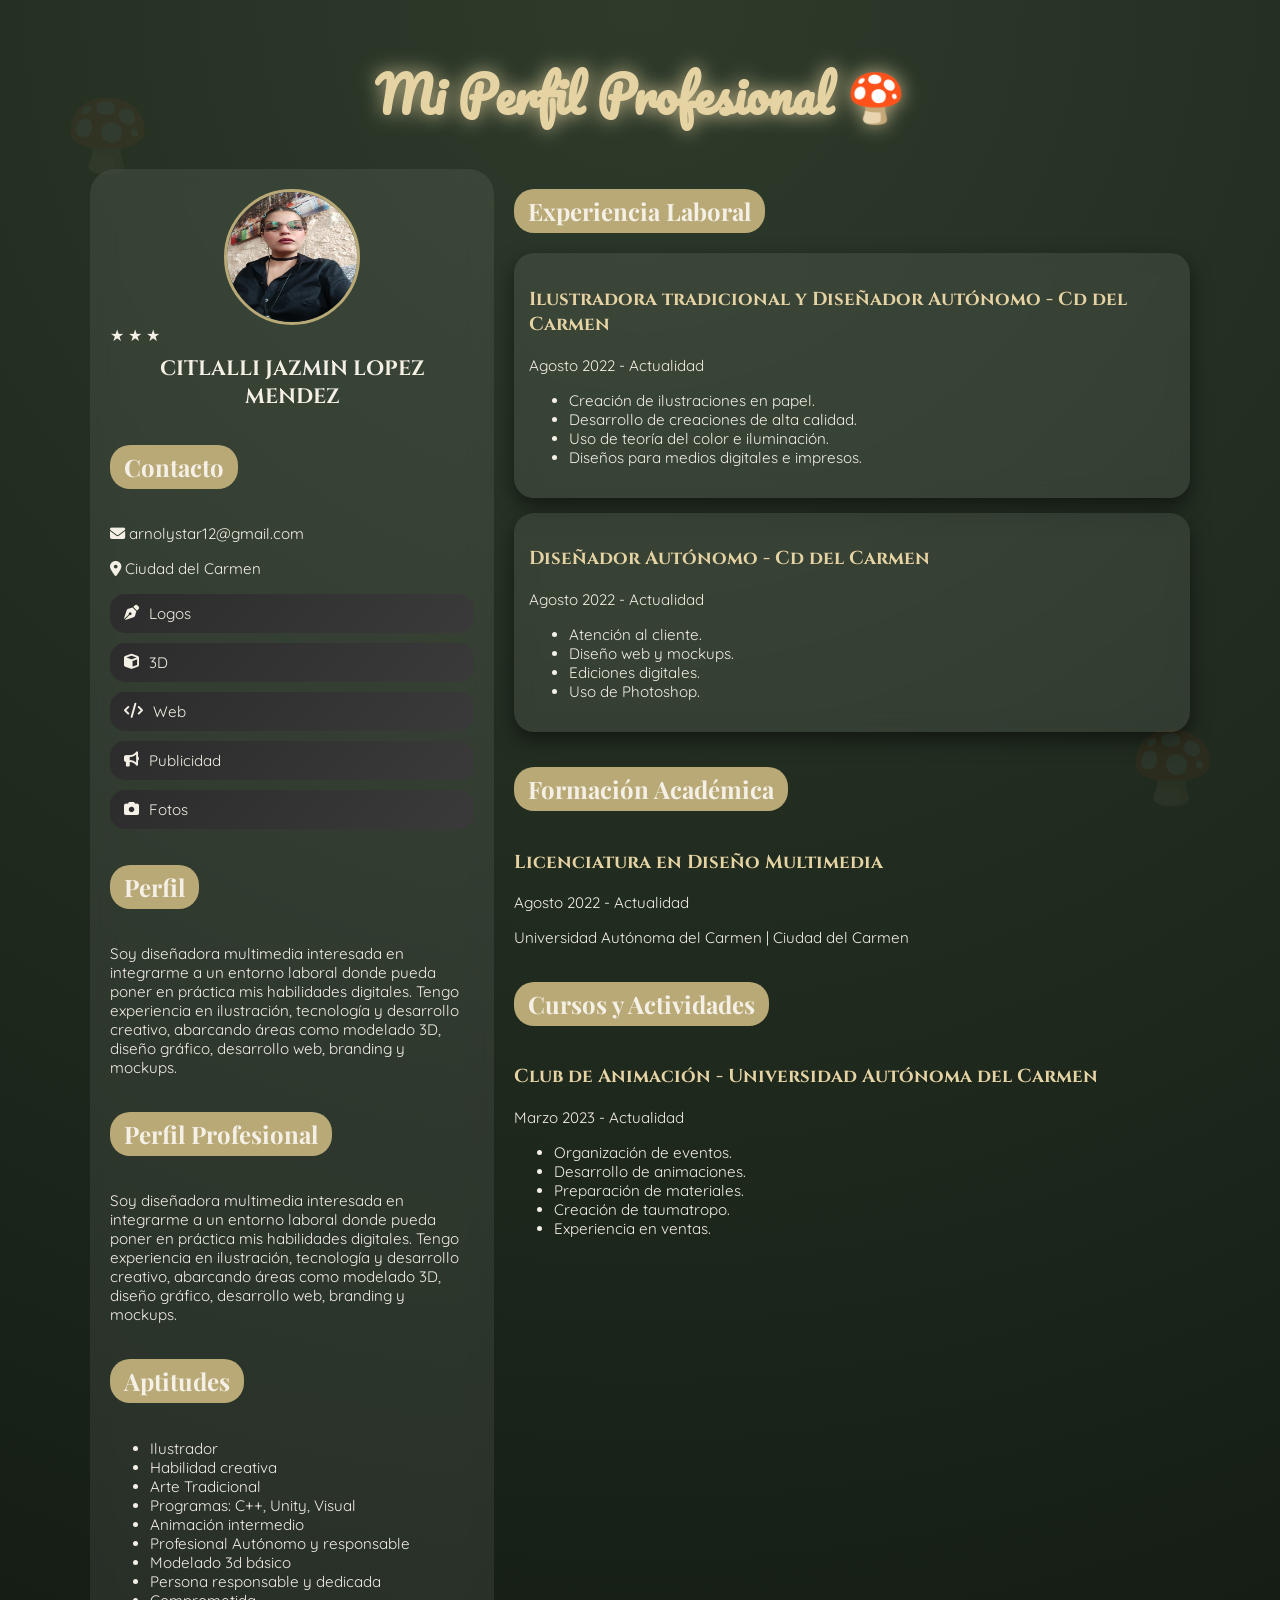
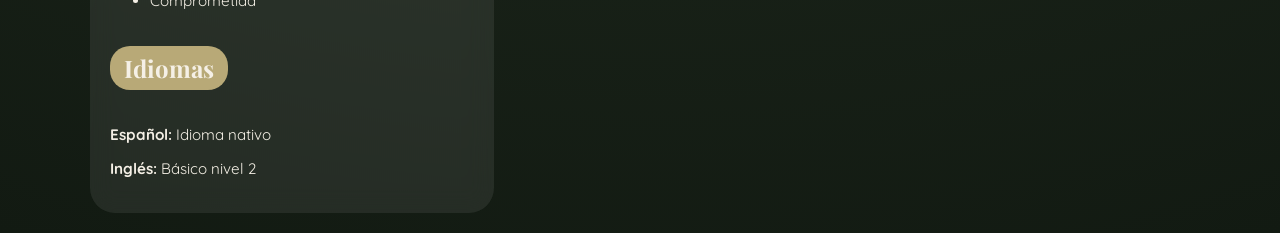
==== 02_maquetacion-cv/index.html @ 78e6cbbf "mi primer commit cv" ====
<!DOCTYPE html>
<html lang="es">
<head>
<meta charset="UTF-8">
<meta name="viewport" content="width=device-width, initial-scale=1.0">
<title>Citlalli Lopez | CV</title>

<link rel="stylesheet" href="https://cdnjs.cloudflare.com/ajax/libs/font-awesome/6.5.0/css/all.min.css">

<link href="https://fonts.googleapis.com/css2?family=Playfair+Display&family=Cinzel&family=Quicksand&family=Pacifico&display=swap" rel="stylesheet">

<style>
body {
    margin: 0;
    font-family: 'Quicksand', sans-serif;
    background: radial-gradient(circle at top, #2e3b2b, #121a12);
    color: #f5f0e6;
    overflow-x: hidden;
}

/* 🍄 DECORACIÓN */
body::before, body::after {
    content: "🍄";
    position: fixed;
    font-size: 70px;
    opacity: 0.05;
    animation: flotar 8s infinite ease-in-out;
}
body::before { top: 10%; left: 5%; }
body::after { bottom: 10%; right: 5%; }

@keyframes flotar {
    0%,100% { transform: translateY(0); }
    50% { transform: translateY(-30px); }
}

/* CONTENEDOR */
.main-container {
    max-width: 1100px;
    margin: auto;
    padding: 20px;
    animation: aparecer 1s ease;
}

@keyframes aparecer {
    from { opacity: 0; transform: translateY(40px); }
    to { opacity: 1; transform: translateY(0); }
}

/* HEADER */
header {
    text-align: center;
    margin-bottom: 30px;
}

.cv-title {
    font-family: 'Pacifico', cursive;
    font-size: 3rem;
    color: #e6d3a3;
    text-shadow: 0 0 20px rgba(230,211,163,0.8);
    animation: glow 3s infinite alternate;
}

@keyframes glow {
    from { text-shadow: 0 0 10px rgba(230,211,163,0.5); }
    to { text-shadow: 0 0 30px rgba(230,211,163,1); }
}

/* GRID */
.container {
    display: flex;
    gap: 20px;
}

/* IZQUIERDA */
.left-column {
    width: 35%;
    background: rgba(255,255,255,0.08);
    backdrop-filter: blur(12px);
    padding: 20px;
    border-radius: 25px;
    transition: 0.4s;
}

.left-column:hover {
    transform: scale(1.02);
}

/* FOTO */
.profile-img {
    width: 130px;
    height: 130px;
    border-radius: 50%;
    display: block;
    margin: auto;
    border: 3px solid #b8a977;
    transition: 0.6s;
}

.profile-img:hover {
    transform: scale(1.2) rotate(360deg);
}

/* NOMBRE */
.profile-name {
    text-align: center;
    font-family: 'Cinzel', serif;
    font-size: 1.3rem;
    margin-top: 10px;
}

/* NAV */
nav ul {
    list-style: none;
    padding: 0;
}

nav ul li {
    margin: 10px 0;
}

nav ul li a {
    text-decoration: none;
    background: linear-gradient(135deg, #2c2c2c, #3a3a3a);
    color: #f5f0e6;
    padding: 10px 14px;
    border-radius: 15px;
    display: flex;
    align-items: center;
    gap: 10px;
    transition: 0.3s;
}

nav ul li a:hover {
    background: #b8a977;
    transform: translateX(8px) scale(1.05);
}

/* TITULOS */
h2 {
    background: #b8a977;
    padding: 6px 14px;
    border-radius: 20px;
    display: inline-block;
    margin-top: 20px;
    font-family: 'Playfair Display', serif;
}

/* DERECHA */
.right-column {
    width: 65%;
}

/* TARJETAS */
.job {
    background: rgba(255,255,255,0.08);
    backdrop-filter: blur(10px);
    padding: 15px;
    border-radius: 20px;
    box-shadow: 0 8px 20px rgba(0,0,0,0.5);
    transition: 0.4s;
    margin-bottom: 15px;
    position: relative;
    overflow: hidden;
}

.job::before {
    content: "";
    position: absolute;
    top: 0;
    left: -100%;
    width: 100%;
    height: 100%;
    background: linear-gradient(120deg, transparent, rgba(255,255,255,0.3), transparent);
    transition: 0.5s;
}

.job:hover::before {
    left: 100%;
}

.job:hover {
    transform: translateY(-8px) scale(1.02);
}

/* TITULOS INTERNOS */
h3 {
    font-family: 'Cinzel', serif;
    color: #e6d3a3;
}

/* TEXTO */
p, li {
    font-size: 0.95rem;
}

/* RESPONSIVE */
@media (max-width: 768px){
    .container {
        flex-direction: column;
    }
    .left-column, .right-column {
        width: 100%;
    }
}
</style>
</head>

<body>

<div class="main-container">

<header>
<h1 class="cv-title">Mi Perfil Profesional 🍄</h1>
</header>

<div class="container">

<!-- IZQUIERDA -->
<div class="left-column">

<div class="profile-container">
    <img class="profile-img" src="images/foto-perfil.jpeg"
    style="transition: transform 0.6s ease;"
    onmouseover="this.style.transform='scale(1.2) rotate(360deg)'"
    onmouseout="this.style.transform='scale(1) rotate(0deg)'">

    <!-- Estrellas -->
    <span class="star star1">★</span>
    <span class="star star2">★</span>
    <span class="star star3">★</span>
</div>

<h1 class="profile-name">CITLALLI JAZMIN LOPEZ MENDEZ</h1>

<section>
<h2>Contacto</h2>
<p><i class="fa-solid fa-envelope"></i> arnolystar12@gmail.com</p>
<p><i class="fa-solid fa-location-dot"></i> Ciudad del Carmen</p>
</section>

<nav>
<ul>
<li><a href="portafolio1.html"><i class="fa-solid fa-pen-nib"></i> Logos</a></li>
<li><a href="portafolio2.html"><i class="fa-solid fa-cube"></i> 3D</a></li>
<li><a href="portafolio3.html"><i class="fa-solid fa-code"></i> Web</a></li>
<li><a href="portafolio4.html"><i class="fa-solid fa-bullhorn"></i> Publicidad</a></li>
<li><a href="portafolio5.html"><i class="fa-solid fa-camera"></i> Fotos</a></li>
</ul>
</nav>

<section>
<h2>Perfil</h2>
<p>Soy diseñadora multimedia interesada en integrarme a un entorno laboral donde pueda poner en práctica mis habilidades digitales. Tengo experiencia en ilustración, tecnología y desarrollo creativo, abarcando áreas como modelado 3D, diseño gráfico, desarrollo web, branding y mockups.</p>
</section>

<section>
<h2>Perfil Profesional</h2>
<p>Soy diseñadora multimedia interesada en integrarme a un entorno laboral donde pueda poner en práctica mis habilidades digitales. Tengo experiencia en ilustración, tecnología y desarrollo creativo, abarcando áreas como modelado 3D, diseño gráfico, desarrollo web, branding y mockups.</p>
</section>

<section>
<h2>Aptitudes</h2>
<ul>
<li>Ilustrador</li>
<li>Habilidad creativa</li>
<li>Arte Tradicional</li>
<li>Programas: C++, Unity, Visual</li>
<li>Animación intermedio</li>
<li>Profesional Autónomo y responsable</li>
<li>Modelado 3d básico</li>
<li>Persona responsable y dedicada</li>
<li>Comprometida</li>
</ul>
</section>

<section>
<h2>Idiomas</h2>
<p><strong>Español:</strong> Idioma nativo</p>
<p><strong>Inglés:</strong> Básico nivel 2</p>
</section>

</div>

<!-- DERECHA -->
<div class="right-column">

<section>
<h2>Experiencia Laboral</h2>

<div class="job">
<h3>Ilustradora tradicional y Diseñador Autónomo - Cd del Carmen</h3>
<p>Agosto 2022 - Actualidad</p>
<ul>
<li>Creación de ilustraciones en papel.</li>
<li>Desarrollo de creaciones de alta calidad.</li>
<li>Uso de teoría del color e iluminación.</li>
<li>Diseños para medios digitales e impresos.</li>
</ul>
</div>

<div class="job">
<h3>Diseñador Autónomo - Cd del Carmen</h3>
<p>Agosto 2022 - Actualidad</p>
<ul>
<li>Atención al cliente.</li>
<li>Diseño web y mockups.</li>
<li>Ediciones digitales.</li>
<li>Uso de Photoshop.</li>
</ul>
</div>

</section>

<section>
<h2>Formación Académica</h2>
<h3>Licenciatura en Diseño Multimedia</h3>
<p>Agosto 2022 - Actualidad</p>
<p>Universidad Autónoma del Carmen | Ciudad del Carmen</p>
</section>

<section>
<h2>Cursos y Actividades</h2>
<h3>Club de Animación - Universidad Autónoma del Carmen</h3>
<p>Marzo 2023 - Actualidad</p>
<ul>
<li>Organización de eventos.</li>
<li>Desarrollo de animaciones.</li>
<li>Preparación de materiales.</li>
<li>Creación de taumatropo.</li>
<li>Experiencia en ventas.</li>
</ul>
</section>

</div>

</div>
</div>

</body>
</html>
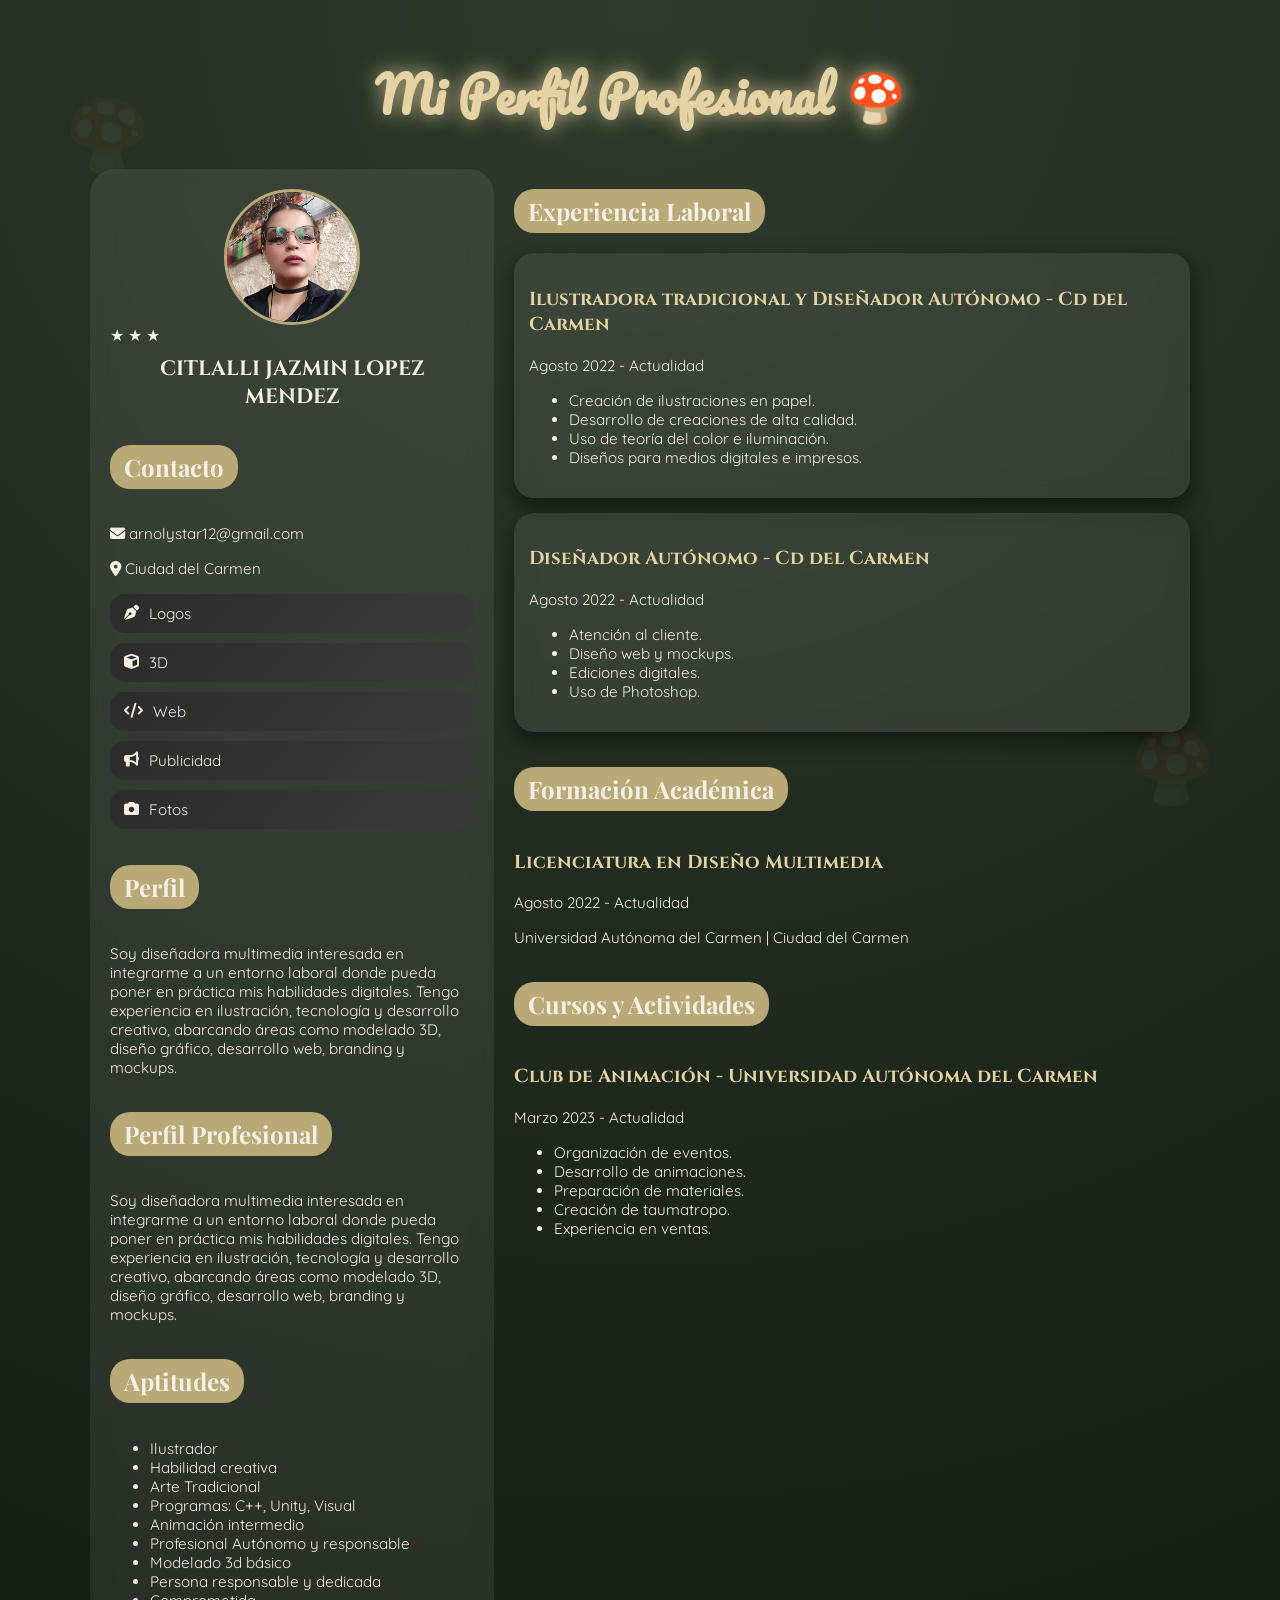
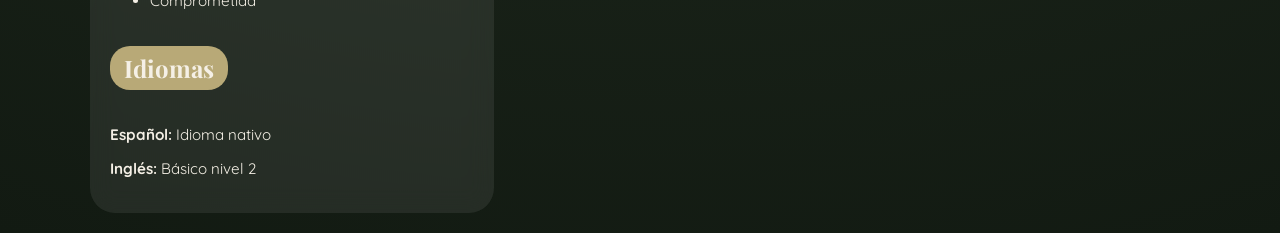
==== commit f1413aef: "optimizacion de foto de perfil" ====
--- a/02_maquetacion-cv/index.html
+++ b/02_maquetacion-cv/index.html
@@ -220,7 +220,7 @@
 <div class="left-column">
 
 <div class="profile-container">
-    <img class="profile-img" src="images/foto-perfil.jpeg"
+    <img class="profile-img" src="images/foto-perfil.jpg"
     style="transition: transform 0.6s ease;"
     onmouseover="this.style.transform='scale(1.2) rotate(360deg)'"
     onmouseout="this.style.transform='scale(1) rotate(0deg)'">
